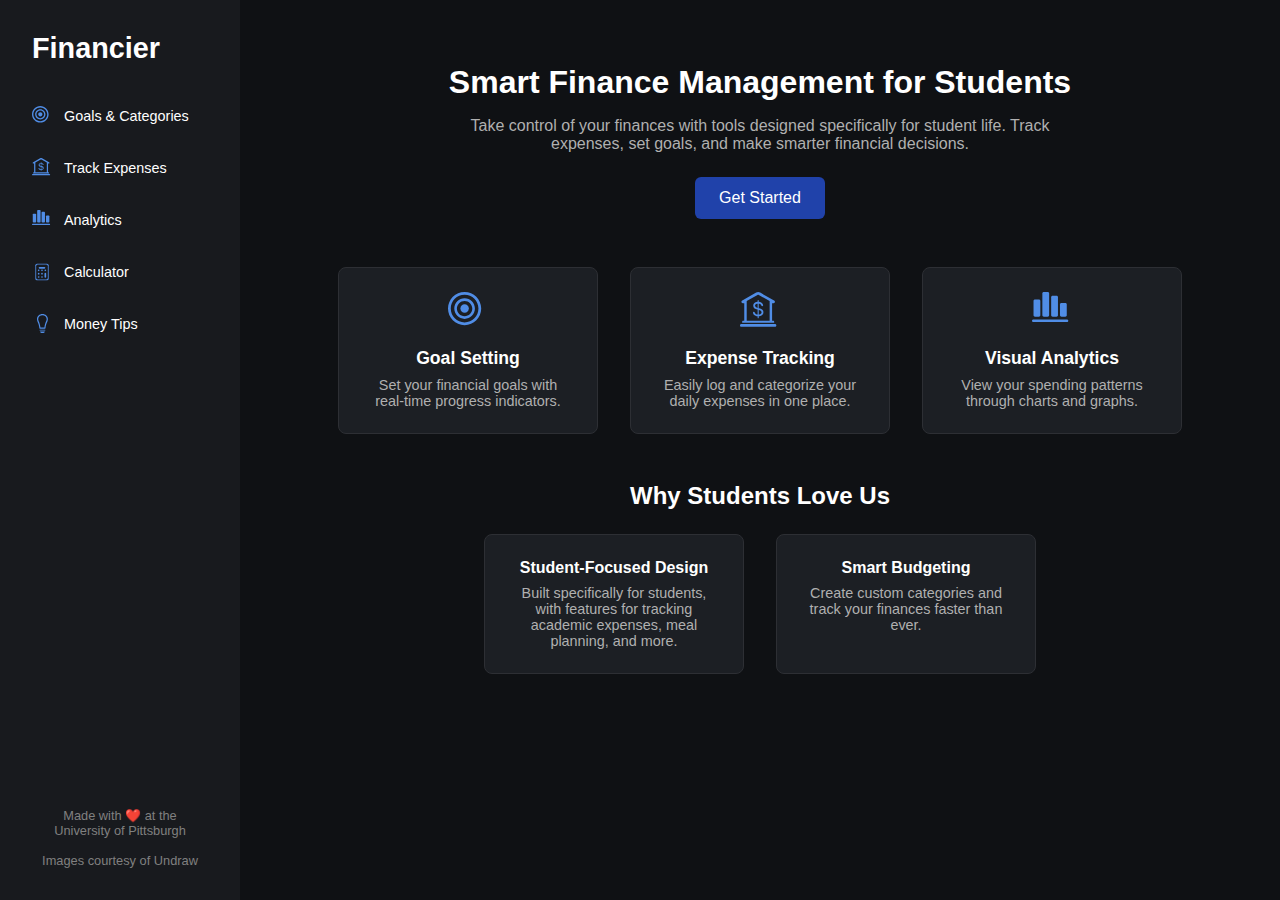
==== index.html @ 2cc1fc98 "Rename Landing Page.html to index.html" ====
<!DOCTYPE html>
<html lang="en">
<head>
  <meta charset="UTF-8" />
  <title>Financier – Smart Finance Management for Students</title>
  <style>
    /* RESET & BASE STYLES */
    * {
      margin: 0;
      padding: 0;
      box-sizing: border-box;
      font-family: sans-serif;
    }
    html, body {
      width: 100%;
      height: 100%;
      background-color: #0F1114;
      color: #FFFFFF;
    }
    a {
      text-decoration: none;
      color: inherit;
    }
    button {
      cursor: pointer;
      border: none;
      outline: none;
      background: none;
    }

    /* LAYOUT */
    .container {
      display: flex;
      height: 100vh;
    }

    /* SIDEBAR */
    .sidebar {
      width: 240px;
      background-color: #181A1E;
      display: flex;
      flex-direction: column;
      justify-content: flex-start;
      padding: 2rem;
    }
    .sidebar h2 {
      margin-bottom: 1.8rem;
      font-size: 1.8rem;
      color: #FFFFFF;
    }
    .nav-item {
      display: flex;
      align-items: center;
      padding: 0.75rem 0;
      cursor: pointer;
      transition: background 0.2s ease;
      margin-bottom: 0.5rem;
    }
    .nav-item:hover {
      background-color: #24272B;
    }
    .nav-item svg {
      width: 20px;
      height: 20px;
      margin-right: 0.75rem;
      color: #E5E5E5;
    }
    .nav-text {
      font-size: 0.9rem;
    }

    /* SIDEBAR BOTTOM BUTTONS */
    .sidebar-buttons {
      margin-top: auto;
      display: flex;
      flex-direction: column;
      gap: 0.75rem;
      margin-bottom: 1rem;
    }
    .btn-secondary {
      background-color: #2D2F34;
      color: #FFFFFF;
      padding: 0.75rem 1.5rem;
      font-size: 0.9rem;
      border-radius: 6px;
      transition: background 0.2s ease;
      text-align: center;
    }
    .btn-secondary:hover {
      background-color: #3A3D42;
    }

    /* MAIN CONTENT */
    .main-content {
      flex: 1;
      overflow-y: auto;
      display: flex;
      flex-direction: column;
      align-items: center;
      padding: 4rem 2rem 2rem; 
    }
    /* Inner wrapper to limit width and center everything */
    .content-wrapper {
      width: 100%;
      max-width: 1200px;
      display: flex;
      flex-direction: column;
      align-items: center;
    }

    /* TOP SECTION */
    .top-section {
      text-align: center;
      margin-bottom: 3rem;
      width: 100%;
    }
    .top-section h1 {
      font-size: 2rem;
      margin-bottom: 1rem;
    }
    .top-section p {
      font-size: 1rem;
      color: #B0B0B0;
      margin-bottom: 1.5rem;
      max-width: 600px;
      margin-left: auto;
      margin-right: auto;
    }
    .btn-primary {
      background-color: #2042aa;
      color: #FFFFFF;
      padding: 0.75rem 1.5rem;
      font-size: 1rem;
      border-radius: 6px;
      transition: background 0.2s ease;
    }
    .btn-primary:hover {
      background-color: #2D6FE4;
    }

    /* FEATURE CARDS */
    .feature-cards {
      display: flex;
      flex-wrap: wrap;
      justify-content: center;
      gap: 2rem;
      margin-bottom: 3rem;
      width: 100%;
    }
    .card {
      background-color: #1C1F24;
      width: 260px;
      border-radius: 8px;
      padding: 1.5rem;
      text-align: center;
      display: flex;
      flex-direction: column;
      align-items: center;
      transition: transform 0.2s ease;
      border: 1px solid #2d2f34;
    }
    .card:hover {
      transform: translateY(-2px);
    }
    .card svg {
      width: 40px;
      height: 40px;
      margin-bottom: 1rem;
      color: #3B82F6;
    }
    .card h3 {
      font-size: 1.1rem;
      margin-bottom: 0.5rem;
    }
    .card p {
      font-size: 0.9rem;
      color: #B0B0B0;
    }

    /* WHY STUDENTS LOVE US */
    .why-section {
      text-align: center;
      margin-bottom: 3rem;
      width: 100%;
    }
    .why-section h2 {
      font-size: 1.5rem;
      margin-bottom: 1.5rem;
    }
    .why-cards {
      display: flex;
      flex-wrap: wrap;
      justify-content: center;
      gap: 2rem;
      width: 100%;
    }
    .why-card {
      background-color: #1C1F24;
      width: 260px;
      border-radius: 8px;
      padding: 1.5rem;
      text-align: center;
      border: 1px solid #2d2f34;
    }
    .why-card h3 {
      font-size: 1rem;
      margin-bottom: 0.5rem;
    }
    .why-card p {
      font-size: 0.9rem;
      color: #B0B0B0;
    }

    /* RESPONSIVE */
    @media (max-width: 768px) {
      .container {
        flex-direction: column;
      }
      .sidebar {
        width: 100%;
        flex-direction: row;
        overflow-x: auto;
        justify-content: flex-start;
      }
      .sidebar-buttons {
        margin-top: 1rem;
        flex-direction: row;
      }
      .nav-item {
        margin-right: 1rem;
      }
      .main-content {
        padding: 3rem 1rem 1rem;
      }
      .feature-cards, .why-cards {
        flex-direction: column;
        align-items: center;
      }
    }
  </style>
</head>
<body>
  <div class="container">
 <!-- SIDEBAR -->
 <div class="sidebar">
  <h2>Financier</h2>
  <div class="nav-item">
    <a href="Goals &amp; Categories.html" style="display: flex; align-items: center;">
      <svg viewBox="0 0 24 24" width="24" height="24" preserveAspectRatio="xMidYMid meet">
        <path d="M9.96094 19.9219C15.459 19.9219 19.9219 15.459 19.9219 9.96094C19.9219 4.46289 15.459 0 9.96094 0C4.46289 0 0 4.46289 0 9.96094C0 15.459 4.46289 19.9219 9.96094 19.9219ZM9.96094 18.2617C5.37109 18.2617 1.66016 14.5508 1.66016 9.96094C1.66016 5.37109 5.37109 1.66016 9.96094 1.66016C14.5508 1.66016 18.2617 5.37109 18.2617 9.96094C18.2617 14.5508 14.5508 18.2617 9.96094 18.2617Z" fill="#508de6"/>
        <path d="M9.96094 16.1523C13.3789 16.1523 16.1523 13.3789 16.1523 9.96094C16.1523 6.54297 13.3789 3.76953 9.96094 3.76953C6.54297 3.76953 3.76953 6.54297 3.76953 9.96094C3.76953 13.3789 6.54297 16.1523 9.96094 16.1523ZM9.96094 14.5801C7.40234 14.5801 5.3418 12.5195 5.3418 9.96094C5.3418 7.40234 7.40234 5.3418 9.96094 5.3418C12.5195 5.3418 14.5801 7.40234 14.5801 9.96094C14.5801 12.5195 12.5195 14.5801 9.96094 14.5801Z" fill="#508de6"/>
        <path d="M9.96094 12.4805C11.3574 12.4805 12.4902 11.3574 12.4902 9.95117C12.4902 8.55469 11.3574 7.42188 9.96094 7.42188C8.56445 7.42188 7.43164 8.55469 7.43164 9.95117C7.43164 11.3574 8.56445 12.4805 9.96094 12.4805Z" fill="#508de6"/>
      </svg>
      <span class="nav-text">Goals &amp; Categories</span>
    </a>
  </div>
  <div class="nav-item">
    <a href="Track Expenses.html" style="display: flex; align-items: center;">
      <svg viewBox="0 0 24 24">
        <path d="M1.29883 18.5156L20.5078 18.5156L20.5078 17.8613C20.5078 17.4707 20.2832 17.2363 19.8828 17.2363L19.2578 17.2363L19.2578 6.69922L20.1172 6.69922C20.6543 6.69922 20.9668 6.30859 20.9668 5.9082C20.9668 5.61523 20.8008 5.36133 20.4395 5.15625L12.0996 0.341797C11.709 0.117188 11.2988 0 10.8984 0C10.498 0 10.0781 0.117188 9.70703 0.341797L1.36719 5.15625C0.996094 5.36133 0.839844 5.61523 0.839844 5.9082C0.839844 6.30859 1.15234 6.69922 1.68945 6.69922L2.54883 6.69922L2.54883 17.2363L1.93359 17.2363C1.5332 17.2363 1.29883 17.4707 1.29883 17.8613ZM4.02344 17.2363L4.02344 5.44922L10.5176 1.80664C10.6348 1.73828 10.7715 1.69922 10.8984 1.69922C11.0254 1.69922 11.1621 1.73828 11.2891 1.80664L17.7832 5.44922L17.7832 17.2363ZM0.78125 20.8398L21.0156 20.8398C21.4453 20.8398 21.8066 20.4785 21.8066 20.0488C21.8066 19.6191 21.4453 19.2676 21.0156 19.2676L0.78125 19.2676C0.351562 19.2676 0 19.6191 0 20.0488C0 20.4785 0.351562 20.8398 0.78125 20.8398Z" fill="#508de6"/>
        <path d="M10.918 14.541C12.5781 14.541 14.043 13.7793 14.043 12.0996C14.043 10.625 12.8613 10.0586 11.5234 9.74609L10.5957 9.53125C9.74609 9.33594 9.02344 8.97461 9.02344 8.17383C9.02344 7.24609 10.0195 6.83594 10.918 6.83594C11.8945 6.83594 12.5586 7.25586 12.8223 8.06641C12.9199 8.36914 13.1055 8.51562 13.3691 8.51562C13.6133 8.51562 13.8965 8.34961 13.8965 8.00781C13.8965 6.75781 12.2949 5.86914 10.918 5.86914C9.3457 5.86914 7.92969 6.74805 7.92969 8.26172C7.92969 9.7168 9.15039 10.2637 10.3516 10.5566L11.2891 10.7715C12.1582 10.9766 12.959 11.2891 12.959 12.1875C12.959 13.252 11.9336 13.584 10.9473 13.584C9.90234 13.584 9.18945 13.252 8.83789 12.3145C8.7207 12.0117 8.55469 11.8945 8.29102 11.8945C8.00781 11.8945 7.77344 12.0801 7.77344 12.4023C7.77344 12.4902 7.79297 12.5977 7.82227 12.7051C8.20312 13.9941 9.63867 14.541 10.918 14.541ZM10.9082 15.7031C11.084 15.7031 11.2305 15.5566 11.2305 15.3809L11.2305 5.05859C11.2305 4.87305 11.084 4.73633 10.9082 4.73633C10.7324 4.73633 10.5859 4.87305 10.5859 5.05859L10.5859 15.3809C10.5859 15.5566 10.7324 15.7031 10.9082 15.7031Z" fill="#508de6"/>
      </svg>
      <span class="nav-text">Track Expenses</span>
    </a>
  </div>
  <div class="nav-item">
    <a href="Analytics.html" style="display: flex; align-items: center;">
      <svg viewBox="0 0 24 24">
        <path d="M0 17.2559C0 17.6953 0.361328 18.0371 0.78125 18.0371L20.9961 18.0371C21.4258 18.0371 21.7871 17.6953 21.7871 17.2559C21.7871 16.8262 21.4258 16.4746 20.9961 16.4746L0.78125 16.4746C0.361328 16.4746 0 16.8262 0 17.2559Z" fill="#508de6"/>
        <path d="M16.7871 13.9941C16.7871 14.541 17.1289 14.8633 17.6953 14.8633L19.9512 14.8633C20.5078 14.8633 20.8594 14.541 20.8594 13.9941L20.8594 7.53906C20.8594 6.99219 20.5078 6.66016 19.9512 6.66016L17.6953 6.66016C17.1289 6.66016 16.7871 6.99219 16.7871 7.53906Z" fill="#508de6"/>
        <path d="M11.4941 13.9941C11.4941 14.541 11.8457 14.8633 12.4023 14.8633L14.6582 14.8633C15.2246 14.8633 15.5762 14.541 15.5762 13.9941L15.5762 3.0957C15.5762 2.54883 15.2246 2.22656 14.6582 2.22656L12.4023 2.22656C11.8457 2.22656 11.4941 2.54883 11.4941 3.0957Z" fill="#508de6"/>
        <path d="M6.21094 13.9941C6.21094 14.541 6.55273 14.8633 7.10938 14.8633L9.375 14.8633C9.93164 14.8633 10.2832 14.541 10.2832 13.9941L10.2832 0.869141C10.2832 0.322266 9.93164 0 9.375 0L7.10938 0C6.55273 0 6.21094 0.322266 6.21094 0.869141Z" fill="#508de6"/>
        <path d="M0.917969 13.9941C0.917969 14.541 1.26953 14.8633 1.82617 14.8633L4.08203 14.8633C4.64844 14.8633 5 14.541 5 13.9941L5 5.35156C5 4.81445 4.64844 4.48242 4.08203 4.48242L1.82617 4.48242C1.26953 4.48242 0.917969 4.81445 0.917969 5.35156Z" fill="#508de6"/>
      </svg>
      <span class="nav-text">Analytics</span>
    </a>
  </div>
  <div class="nav-item">
    <a href="Calculator.html" style="display: flex; align-items: center;">
      <svg viewBox="0 0 24 24">
        <rect x="4" y="2" width="16" height="20" rx="2" fill="#508de6"/>
        <rect x="5" y="3" width="14" height="18" rx="2" fill="#181A1E"/>
        <path d="M9 6h6a1 1 0 0 1 0 2H9a1 1 0 0 1 0-2z" fill="#508de6"/>
        <circle cx="8" cy="10" r="1" fill="#508de6"/>
        <circle cx="12" cy="10" r="1" fill="#508de6"/>
        <circle cx="16" cy="10" r="1" fill="#508de6"/>
        <circle cx="8" cy="14" r="1" fill="#508de6"/>
        <circle cx="12" cy="14" r="1" fill="#508de6"/>
        <rect x="15" y="13" width="2" height="6" rx="1" fill="#508de6"/>
        <circle cx="8" cy="18" r="1" fill="#508de6"/>
        <circle cx="12" cy="18" r="1" fill="#508de6"/>
      </svg>
      <span class="nav-text">Calculator</span>
    </a>
  </div>
  <div class="nav-item">
      <a href="Money Tips.html" style="display: flex; align-items: center;">
        <svg viewBox="0 0 24 24">
          <g transform="translate(6, 0)">
            <path d="M0 6.01562C0 9.76562 2.24609 10.6934 2.87109 17.207C2.91016 17.5586 3.10547 17.7832 3.47656 17.7832L9.58984 17.7832C9.9707 17.7832 10.166 17.5586 10.2051 17.207C10.8301 10.6934 13.0664 9.76562 13.0664 6.01562C13.0664 2.64648 10.1855 0 6.5332 0C2.88086 0 0 2.64648 0 6.01562ZM1.47461 6.01562C1.47461 3.37891 3.78906 1.47461 6.5332 1.47461C9.27734 1.47461 11.5918 3.37891 11.5918 6.01562C11.5918 8.81836 9.73633 9.48242 8.85742 16.3086L4.21875 16.3086C3.33008 9.48242 1.47461 8.81836 1.47461 6.01562ZM3.44727 19.8926L9.62891 19.8926C9.95117 19.8926 10.1953 19.6387 10.1953 19.3164C10.1953 19.0039 9.95117 18.75 9.62891 18.75L3.44727 18.75C3.125 18.75 2.87109 19.0039 2.87109 19.3164C2.87109 19.6387 3.125 19.8926 3.44727 19.8926ZM6.5332 22.7246C8.04688 22.7246 9.30664 21.9824 9.4043 20.8594L3.67188 20.8594C3.74023 21.9824 5.00977 22.7246 6.5332 22.7246Z" fill="#508de6"/>
          </g>
        </svg>
      <span class="nav-text">Money Tips</span>
    </a>
  </div>
  <div class="sidebar-footer" style="color: gray; font-size: 0.8rem; text-align: center; margin-top: auto;">
    <p>Made with ❤️ at the</p>
    <p>University of Pittsburgh</p>
    <br>
    <p>Images courtesy of Undraw</p>
  </div>
</div>
    <!-- /SIDEBAR -->
    <!-- MAIN CONTENT -->
    <div class="main-content">
      <div class="content-wrapper">
        <!-- TOP SECTION -->
        <div class="top-section">
          <h1>Smart Finance Management for Students</h1>
          <p>Take control of your finances with tools designed specifically for student life. Track expenses, set goals, and make smarter financial decisions.</p>
          <button class="btn-primary" id="getStartedBtn">Get Started</button>
        </div>
        <!-- FEATURE CARDS -->
        <div class="feature-cards">
          <div class="card" id="cardGoalSetting">
            <svg viewBox="0 0 24 24">
              <path d="M9.96094 19.9219C15.459 19.9219 19.9219 15.459 19.9219 9.96094C19.9219 4.46289 15.459 0 9.96094 0C4.46289 0 0 4.46289 0 9.96094C0 15.459 4.46289 19.9219 9.96094 19.9219ZM9.96094 18.2617C5.37109 18.2617 1.66016 14.5508 1.66016 9.96094C1.66016 5.37109 5.37109 1.66016 9.96094 1.66016C14.5508 1.66016 18.2617 5.37109 18.2617 9.96094C18.2617 14.5508 14.5508 18.2617 9.96094 18.2617Z" fill="#508de6"/>
              <path d="M9.96094 16.1523C13.3789 16.1523 16.1523 13.3789 16.1523 9.96094C16.1523 6.54297 13.3789 3.76953 9.96094 3.76953C6.54297 3.76953 3.76953 6.54297 3.76953 9.96094C3.76953 13.3789 6.54297 16.1523 9.96094 16.1523ZM9.96094 14.5801C7.40234 14.5801 5.3418 12.5195 5.3418 9.96094C5.3418 7.40234 7.40234 5.3418 9.96094 5.3418C12.5195 5.3418 14.5801 7.40234 14.5801 9.96094C14.5801 12.5195 12.5195 14.5801 9.96094 14.5801Z" fill="#508de6"/>
              <path d="M9.96094 12.4805C11.3574 12.4805 12.4902 11.3574 12.4902 9.95117C12.4902 8.55469 11.3574 7.42188 9.96094 7.42188C8.56445 7.42188 7.43164 8.55469 7.43164 9.95117C7.43164 11.3574 8.56445 12.4805 9.96094 12.4805Z" fill="#508de6"/>
            </svg>
            <h3>Goal Setting</h3>
            <p>Set your financial goals with real-time progress indicators.</p>
          </div>
          <div class="card" id="cardExpenseTracking">
            <svg viewBox="0 0 24 24">
              <path d="M1.29883 18.5156L20.5078 18.5156L20.5078 17.8613C20.5078 17.4707 20.2832 17.2363 19.8828 17.2363L19.2578 17.2363L19.2578 6.69922L20.1172 6.69922C20.6543 6.69922 20.9668 6.30859 20.9668 5.9082C20.9668 5.61523 20.8008 5.36133 20.4395 5.15625L12.0996 0.341797C11.709 0.117188 11.2988 0 10.8984 0C10.498 0 10.0781 0.117188 9.70703 0.341797L1.36719 5.15625C0.996094 5.36133 0.839844 5.61523 0.839844 5.9082C0.839844 6.30859 1.15234 6.69922 1.68945 6.69922L2.54883 6.69922L2.54883 17.2363L1.93359 17.2363C1.5332 17.2363 1.29883 17.4707 1.29883 17.8613ZM4.02344 17.2363L4.02344 5.44922L10.5176 1.80664C10.6348 1.73828 10.7715 1.69922 10.8984 1.69922C11.0254 1.69922 11.1621 1.73828 11.2891 1.80664L17.7832 5.44922L17.7832 17.2363ZM0.78125 20.8398L21.0156 20.8398C21.4453 20.8398 21.8066 20.4785 21.8066 20.0488C21.8066 19.6191 21.4453 19.2676 21.0156 19.2676L0.78125 19.2676C0.351562 19.2676 0 19.6191 0 20.0488C0 20.4785 0.351562 20.8398 0.78125 20.8398Z" fill="#508de6"/>
              <path d="M10.918 14.541C12.5781 14.541 14.043 13.7793 14.043 12.0996C14.043 10.625 12.8613 10.0586 11.5234 9.74609L10.5957 9.53125C9.74609 9.33594 9.02344 8.97461 9.02344 8.17383C9.02344 7.24609 10.0195 6.83594 10.918 6.83594C11.8945 6.83594 12.5586 7.25586 12.8223 8.06641C12.9199 8.36914 13.1055 8.51562 13.3691 8.51562C13.6133 8.51562 13.8965 8.34961 13.8965 8.00781C13.8965 6.75781 12.2949 5.86914 10.918 5.86914C9.3457 5.86914 7.92969 6.74805 7.92969 8.26172C7.92969 9.7168 9.15039 10.2637 10.3516 10.5566L11.2891 10.7715C12.1582 10.9766 12.959 11.2891 12.959 12.1875C12.959 13.252 11.9336 13.584 10.9473 13.584C9.90234 13.584 9.18945 13.252 8.83789 12.3145C8.7207 12.0117 8.55469 11.8945 8.29102 11.8945C8.00781 11.8945 7.77344 12.0801 7.77344 12.4023C7.77344 12.4902 7.79297 12.5977 7.82227 12.7051C8.20312 13.9941 9.63867 14.541 10.918 14.541ZM10.9082 15.7031C11.084 15.7031 11.2305 15.5566 11.2305 15.3809L11.2305 5.05859C11.2305 4.87305 11.084 4.73633 10.9082 4.73633C10.7324 4.73633 10.5859 4.87305 10.5859 5.05859L10.5859 15.3809C10.5859 15.5566 10.7324 15.7031 10.9082 15.7031Z" fill="#508de6"/>
            </svg>
            <h3>Expense Tracking</h3>
            <p>Easily log and categorize your daily expenses in one place.</p>
          </div>
          <div class="card" id="cardVisualAnalytics">
            <svg viewBox="0 0 24 24">
              <path d="M0 17.2559C0 17.6953 0.361328 18.0371 0.78125 18.0371L20.9961 18.0371C21.4258 18.0371 21.7871 17.6953 21.7871 17.2559C21.7871 16.8262 21.4258 16.4746 20.9961 16.4746L0.78125 16.4746C0.361328 16.4746 0 16.8262 0 17.2559Z" fill="#508de6"/>
              <path d="M16.7871 13.9941C16.7871 14.541 17.1289 14.8633 17.6953 14.8633L19.9512 14.8633C20.5078 14.8633 20.8594 14.541 20.8594 13.9941L20.8594 7.53906C20.8594 6.99219 20.5078 6.66016 19.9512 6.66016L17.6953 6.66016C17.1289 6.66016 16.7871 6.99219 16.7871 7.53906Z" fill="#508de6"/>
              <path d="M11.4941 13.9941C11.4941 14.541 11.8457 14.8633 12.4023 14.8633L14.6582 14.8633C15.2246 14.8633 15.5762 14.541 15.5762 13.9941L15.5762 3.0957C15.5762 2.54883 15.2246 2.22656 14.6582 2.22656L12.4023 2.22656C11.8457 2.22656 11.4941 2.54883 11.4941 3.0957Z" fill="#508de6"/>
              <path d="M6.21094 13.9941C6.21094 14.541 6.55273 14.8633 7.10938 14.8633L9.375 14.8633C9.93164 14.8633 10.2832 14.541 10.2832 13.9941L10.2832 0.869141C10.2832 0.322266 9.93164 0 9.375 0L7.10938 0C6.55273 0 6.21094 0.322266 6.21094 0.869141Z" fill="#508de6"/>
              <path d="M0.917969 13.9941C0.917969 14.541 1.26953 14.8633 1.82617 14.8633L4.08203 14.8633C4.64844 14.8633 5 14.541 5 13.9941L5 5.35156C5 4.81445 4.64844 4.48242 4.08203 4.48242L1.82617 4.48242C1.26953 4.48242 0.917969 4.81445 0.917969 5.35156Z" fill="#508de6"/>
            </svg>
            <h3>Visual Analytics</h3>
            <p>View your spending patterns through charts and graphs.</p>
          </div>
        </div>
        <!-- WHY STUDENTS LOVE US -->
        <div class="why-section">
          <h2>Why Students Love Us</h2>
          <div class="why-cards">
            <div class="why-card">
              <h3>Student-Focused Design</h3>
              <p>Built specifically for students, with features for tracking academic expenses, meal planning, and more.</p>
            </div>
            <div class="why-card">
              <h3>Smart Budgeting</h3>
              <p>Create custom categories and track your finances faster than ever.</p>
            </div>
          </div>
        </div>
      </div>
      <!-- End of content-wrapper -->
    </div>
    <!-- End of main-content -->
  </div>
  
  <script>
    document.getElementById('getStartedBtn').addEventListener('click', function() {
      window.location.href = "Goals & Categories.html";
    });
  </script>
</body>
</html>
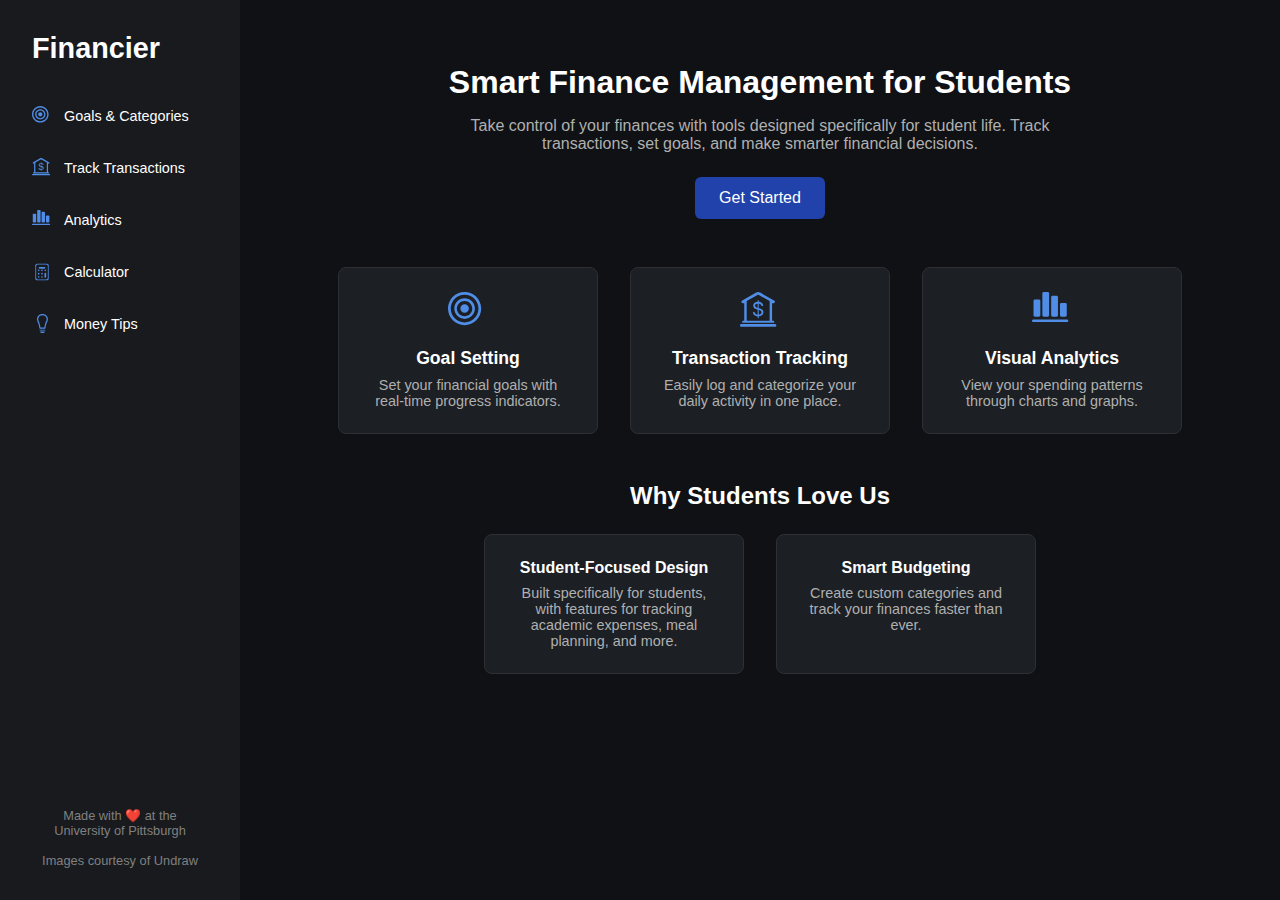
==== commit 0625dda6: "Replace all files" ====
--- a/index.html
+++ b/index.html
@@ -255,12 +255,12 @@
     </a>
   </div>
   <div class="nav-item">
-    <a href="Track Expenses.html" style="display: flex; align-items: center;">
+    <a href="Track Transactions.html" style="display: flex; align-items: center;">
       <svg viewBox="0 0 24 24">
         <path d="M1.29883 18.5156L20.5078 18.5156L20.5078 17.8613C20.5078 17.4707 20.2832 17.2363 19.8828 17.2363L19.2578 17.2363L19.2578 6.69922L20.1172 6.69922C20.6543 6.69922 20.9668 6.30859 20.9668 5.9082C20.9668 5.61523 20.8008 5.36133 20.4395 5.15625L12.0996 0.341797C11.709 0.117188 11.2988 0 10.8984 0C10.498 0 10.0781 0.117188 9.70703 0.341797L1.36719 5.15625C0.996094 5.36133 0.839844 5.61523 0.839844 5.9082C0.839844 6.30859 1.15234 6.69922 1.68945 6.69922L2.54883 6.69922L2.54883 17.2363L1.93359 17.2363C1.5332 17.2363 1.29883 17.4707 1.29883 17.8613ZM4.02344 17.2363L4.02344 5.44922L10.5176 1.80664C10.6348 1.73828 10.7715 1.69922 10.8984 1.69922C11.0254 1.69922 11.1621 1.73828 11.2891 1.80664L17.7832 5.44922L17.7832 17.2363ZM0.78125 20.8398L21.0156 20.8398C21.4453 20.8398 21.8066 20.4785 21.8066 20.0488C21.8066 19.6191 21.4453 19.2676 21.0156 19.2676L0.78125 19.2676C0.351562 19.2676 0 19.6191 0 20.0488C0 20.4785 0.351562 20.8398 0.78125 20.8398Z" fill="#508de6"/>
         <path d="M10.918 14.541C12.5781 14.541 14.043 13.7793 14.043 12.0996C14.043 10.625 12.8613 10.0586 11.5234 9.74609L10.5957 9.53125C9.74609 9.33594 9.02344 8.97461 9.02344 8.17383C9.02344 7.24609 10.0195 6.83594 10.918 6.83594C11.8945 6.83594 12.5586 7.25586 12.8223 8.06641C12.9199 8.36914 13.1055 8.51562 13.3691 8.51562C13.6133 8.51562 13.8965 8.34961 13.8965 8.00781C13.8965 6.75781 12.2949 5.86914 10.918 5.86914C9.3457 5.86914 7.92969 6.74805 7.92969 8.26172C7.92969 9.7168 9.15039 10.2637 10.3516 10.5566L11.2891 10.7715C12.1582 10.9766 12.959 11.2891 12.959 12.1875C12.959 13.252 11.9336 13.584 10.9473 13.584C9.90234 13.584 9.18945 13.252 8.83789 12.3145C8.7207 12.0117 8.55469 11.8945 8.29102 11.8945C8.00781 11.8945 7.77344 12.0801 7.77344 12.4023C7.77344 12.4902 7.79297 12.5977 7.82227 12.7051C8.20312 13.9941 9.63867 14.541 10.918 14.541ZM10.9082 15.7031C11.084 15.7031 11.2305 15.5566 11.2305 15.3809L11.2305 5.05859C11.2305 4.87305 11.084 4.73633 10.9082 4.73633C10.7324 4.73633 10.5859 4.87305 10.5859 5.05859L10.5859 15.3809C10.5859 15.5566 10.7324 15.7031 10.9082 15.7031Z" fill="#508de6"/>
       </svg>
-      <span class="nav-text">Track Expenses</span>
+      <span class="nav-text">Track Transactions</span>
     </a>
   </div>
   <div class="nav-item">
@@ -317,7 +317,7 @@
         <!-- TOP SECTION -->
         <div class="top-section">
           <h1>Smart Finance Management for Students</h1>
-          <p>Take control of your finances with tools designed specifically for student life. Track expenses, set goals, and make smarter financial decisions.</p>
+          <p>Take control of your finances with tools designed specifically for student life. Track transactions, set goals, and make smarter financial decisions.</p>
           <button class="btn-primary" id="getStartedBtn">Get Started</button>
         </div>
         <!-- FEATURE CARDS -->
@@ -336,8 +336,8 @@
               <path d="M1.29883 18.5156L20.5078 18.5156L20.5078 17.8613C20.5078 17.4707 20.2832 17.2363 19.8828 17.2363L19.2578 17.2363L19.2578 6.69922L20.1172 6.69922C20.6543 6.69922 20.9668 6.30859 20.9668 5.9082C20.9668 5.61523 20.8008 5.36133 20.4395 5.15625L12.0996 0.341797C11.709 0.117188 11.2988 0 10.8984 0C10.498 0 10.0781 0.117188 9.70703 0.341797L1.36719 5.15625C0.996094 5.36133 0.839844 5.61523 0.839844 5.9082C0.839844 6.30859 1.15234 6.69922 1.68945 6.69922L2.54883 6.69922L2.54883 17.2363L1.93359 17.2363C1.5332 17.2363 1.29883 17.4707 1.29883 17.8613ZM4.02344 17.2363L4.02344 5.44922L10.5176 1.80664C10.6348 1.73828 10.7715 1.69922 10.8984 1.69922C11.0254 1.69922 11.1621 1.73828 11.2891 1.80664L17.7832 5.44922L17.7832 17.2363ZM0.78125 20.8398L21.0156 20.8398C21.4453 20.8398 21.8066 20.4785 21.8066 20.0488C21.8066 19.6191 21.4453 19.2676 21.0156 19.2676L0.78125 19.2676C0.351562 19.2676 0 19.6191 0 20.0488C0 20.4785 0.351562 20.8398 0.78125 20.8398Z" fill="#508de6"/>
               <path d="M10.918 14.541C12.5781 14.541 14.043 13.7793 14.043 12.0996C14.043 10.625 12.8613 10.0586 11.5234 9.74609L10.5957 9.53125C9.74609 9.33594 9.02344 8.97461 9.02344 8.17383C9.02344 7.24609 10.0195 6.83594 10.918 6.83594C11.8945 6.83594 12.5586 7.25586 12.8223 8.06641C12.9199 8.36914 13.1055 8.51562 13.3691 8.51562C13.6133 8.51562 13.8965 8.34961 13.8965 8.00781C13.8965 6.75781 12.2949 5.86914 10.918 5.86914C9.3457 5.86914 7.92969 6.74805 7.92969 8.26172C7.92969 9.7168 9.15039 10.2637 10.3516 10.5566L11.2891 10.7715C12.1582 10.9766 12.959 11.2891 12.959 12.1875C12.959 13.252 11.9336 13.584 10.9473 13.584C9.90234 13.584 9.18945 13.252 8.83789 12.3145C8.7207 12.0117 8.55469 11.8945 8.29102 11.8945C8.00781 11.8945 7.77344 12.0801 7.77344 12.4023C7.77344 12.4902 7.79297 12.5977 7.82227 12.7051C8.20312 13.9941 9.63867 14.541 10.918 14.541ZM10.9082 15.7031C11.084 15.7031 11.2305 15.5566 11.2305 15.3809L11.2305 5.05859C11.2305 4.87305 11.084 4.73633 10.9082 4.73633C10.7324 4.73633 10.5859 4.87305 10.5859 5.05859L10.5859 15.3809C10.5859 15.5566 10.7324 15.7031 10.9082 15.7031Z" fill="#508de6"/>
             </svg>
-            <h3>Expense Tracking</h3>
-            <p>Easily log and categorize your daily expenses in one place.</p>
+            <h3>Transaction Tracking</h3>
+            <p>Easily log and categorize your daily activity in one place.</p>
           </div>
           <div class="card" id="cardVisualAnalytics">
             <svg viewBox="0 0 24 24">
@@ -377,4 +377,4 @@
     });
   </script>
 </body>
-</html>
+</html>